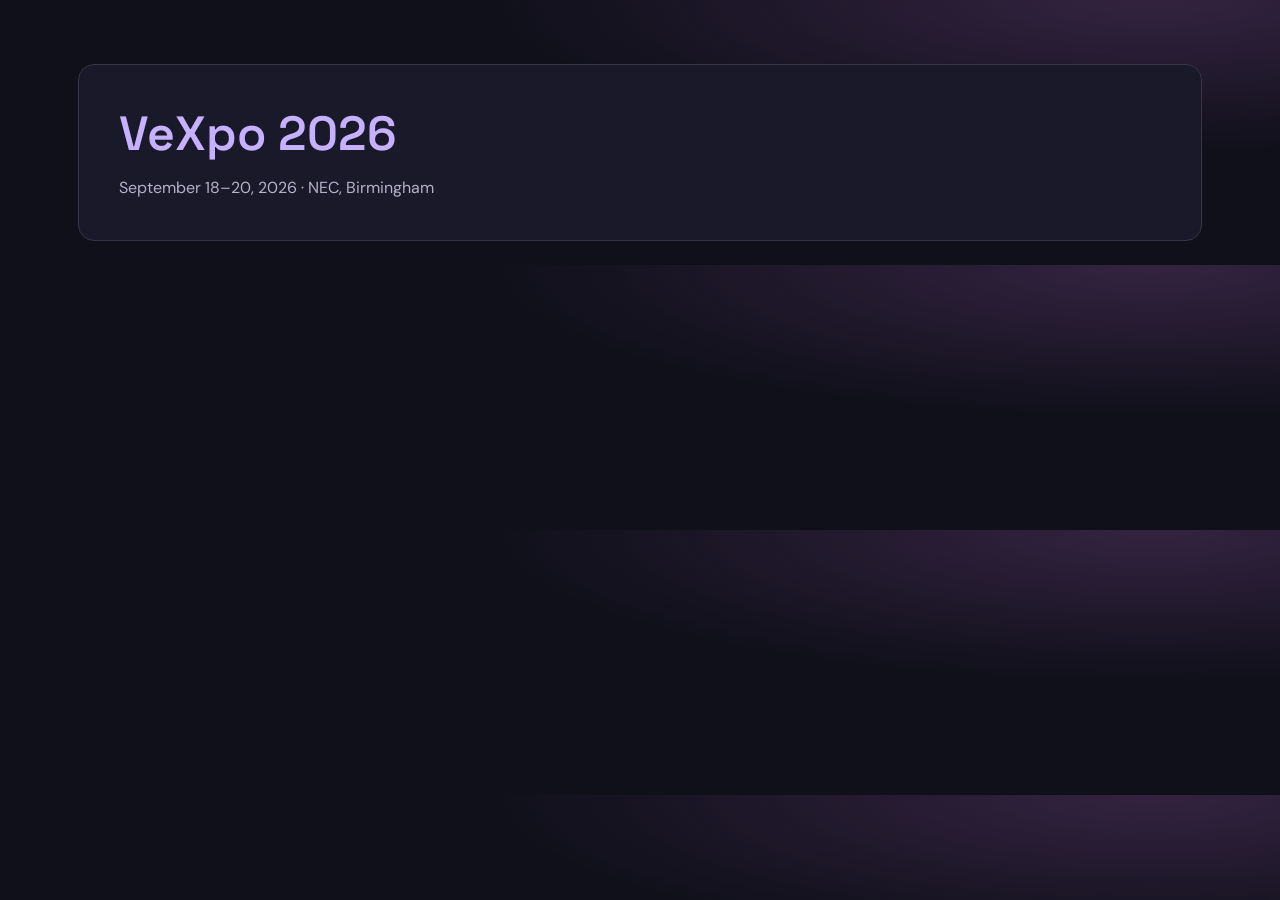
==== index.html @ 6d98691a "Initial commit: convention schedules with calendar downloads" ====
<!doctype html>
<html lang="en">
<head>
  <meta charset="utf-8">
  <meta name="viewport" content="width=device-width, initial-scale=1">
  <title>Convention schedules</title>
  <link rel="stylesheet" href="assets/styles.css">
</head>
<body>
  <main>
    <nav class="convention-list" aria-label="Conventions">
      <a class="convention-link" href="vexpo-2026/">
        <span class="convention-name">VeXpo 2026</span>
        <span class="convention-meta">September 18–20, 2026 · NEC, Birmingham</span>
      </a>
    </nav>
  </main>
</body>
</html>
---- assets/styles.css ----
@import url('https://fonts.googleapis.com/css2?family=DM+Sans:wght@400;500;600;700&family=Space+Grotesk:wght@400;500;600;700&display=swap');

:root{color-scheme:dark;--bg:#10101b;--surface:#1a192a;--text:#f4f0ff;--muted:#b6b0c9;--accent:#c5b1ff;--line:#373246;--orange:#ffc29b}
*{box-sizing:border-box}body{margin:0;background:radial-gradient(ellipse at 90% 0%,#342340 0,transparent 40%),var(--bg);color:var(--text);font-family:'DM Sans',sans-serif;line-height:1.6}main{max-width:1180px;margin:auto;padding:64px 28px 24px}a{color:var(--accent);text-underline-offset:4px}button,input,select{font:inherit}button,select{cursor:pointer}button,input,select{border:1px solid var(--line);color:var(--text);background:var(--surface);border-radius:10px}button{padding:10px 18px}button:hover{border-color:var(--accent)}:focus-visible{outline:3px solid var(--orange);outline-offset:4px}.eyebrow{color:var(--orange);font-size:.75rem;font-weight:700;letter-spacing:.18em}h1{font-family:'Space Grotesk',sans-serif;font-size:clamp(2.5rem,5.5vw,4.5rem);line-height:1.06;letter-spacing:-.055em;max-width:820px;margin:20px 0}h1 span{color:var(--accent)}.intro{color:var(--muted);font-size:1.1rem}.hero-links{display:flex;flex-wrap:wrap;gap:16px 24px;align-items:center;font-size:.85rem;margin:26px 0 44px}.timezone{border:1px solid #5a4350;background:#352731;color:var(--orange);padding:5px 12px;border-radius:30px}.controls{background:#191827;border:1px solid var(--line);border-radius:18px;padding:22px}.days{display:flex;gap:10px;flex-wrap:wrap}.days button{font-weight:600}.days span{font-size:.8rem;margin-left:6px}.days button[aria-pressed=true]{background:var(--accent);border-color:var(--accent);color:#211932}.filters{display:flex;gap:18px;align-items:end;margin-top:24px}.filters label{display:flex;flex-direction:column;gap:7px;font-size:.8rem;font-weight:600;color:var(--muted)}.search{flex:1}.filters input[type=search],select{padding:12px;width:100%;min-height:48px}.filters .checkbox{flex-direction:row;align-items:center;min-height:48px;white-space:nowrap}.checkbox input{accent-color:var(--accent);width:18px;height:18px}.results-bar{display:flex;justify-content:space-between;align-items:center;gap:15px;margin:24px 0;color:var(--muted);font-size:.85rem}.reset{background:transparent;border:0;color:var(--accent);padding:6px}.day-heading{display:flex;align-items:baseline;gap:14px;margin:30px 0 16px}.day-heading h2{font-family:'Space Grotesk',sans-serif;margin:0;font-size:1.6rem;letter-spacing:-.04em}.day-heading span{color:var(--muted);font-size:.85rem}.cards{display:grid;grid-template-columns:repeat(2,minmax(0,1fr));gap:16px}.card{background:linear-gradient(135deg,#201e31,#181725);border:1px solid var(--line);border-top:3px solid var(--stage-color);border-radius:14px;padding:22px;display:flex;flex-direction:column;min-width:0}.card[data-stage='MONARCH STAGE']{--stage-color:#c5b1ff}.card[data-stage='JUBILEE STAGE']{--stage-color:#ffc29b}.card[data-stage='PANEL ROOM 1']{--stage-color:#94d9c7}.card[data-stage='PANEL ROOM 2']{--stage-color:#f3a8d0}.card-top{display:flex;justify-content:space-between;gap:12px;flex-wrap:wrap;font-size:.78rem}.stage{color:var(--stage-color);font-weight:700;letter-spacing:.05em}.time{color:var(--text);font-variant-numeric:tabular-nums;font-weight:600}.card h3{font-family:'Space Grotesk',sans-serif;font-size:1.2rem;line-height:1.35;margin:16px 0}.people{display:flex;flex-wrap:wrap;gap:6px;margin-bottom:14px}.person{background:#2b273d;border:1px solid #403750;border-radius:6px;padding:3px 8px;font-size:.78rem}.badge{align-self:flex-start;border-radius:5px;color:var(--orange);background:#382932;padding:2px 8px;font-size:.72rem;margin-bottom:10px}.muted{color:var(--muted);font-size:.85rem;margin:0 0 14px}details{margin-top:auto;border-top:1px solid var(--line);padding-top:12px;font-size:.83rem;color:var(--muted)}summary{cursor:pointer;color:var(--accent)}details p{margin:10px 0;overflow-wrap:anywhere}.source-links{display:flex;flex-wrap:wrap;gap:16px}.empty{padding:48px;text-align:center;background:var(--surface);border:1px dashed var(--line);border-radius:16px}.empty h2{margin:0 0 8px}.empty p{color:var(--muted)}footer{margin-top:52px;border-top:1px solid var(--line);padding-top:22px;color:var(--muted);font-size:.78rem;max-width:850px}
@media(max-width:760px){main{padding:32px 18px 24px}.cards{grid-template-columns:1fr}.filters{flex-wrap:wrap}.filters .search{flex-basis:100%}.filters label:not(.search){flex:1}.filters .checkbox{white-space:normal}.controls{padding:16px}.days{gap:8px}.days button{padding:9px 11px;flex:1;white-space:nowrap}.days span{display:block;margin:0}.hero-links{margin-bottom:28px}.card{padding:18px}}
.filters{flex-wrap:wrap}.filters .search{min-width:220px}.results-bar{flex-wrap:wrap}.result-actions{display:flex;flex-wrap:wrap;gap:10px;align-items:center}.session-calendar{margin-top:16px;align-self:flex-start;font-size:.8rem;color:var(--accent)}button:disabled{opacity:.5;cursor:not-allowed}
.convention-list{display:grid;gap:20px}.convention-link{display:flex;flex-direction:column;gap:12px;padding:clamp(24px,4vw,40px);border:1px solid var(--line);border-radius:16px;background:var(--surface);text-decoration:none}.convention-link:hover{border-color:var(--accent)}.convention-name{font-family:'Space Grotesk',sans-serif;font-size:clamp(2rem,5vw,3rem);font-weight:600;line-height:1.2}.convention-meta{color:var(--muted);font-size:1rem}.day-heading{flex-wrap:wrap}
@media(prefers-reduced-motion:no-preference){button{transition:background .15s,border-color .15s}}
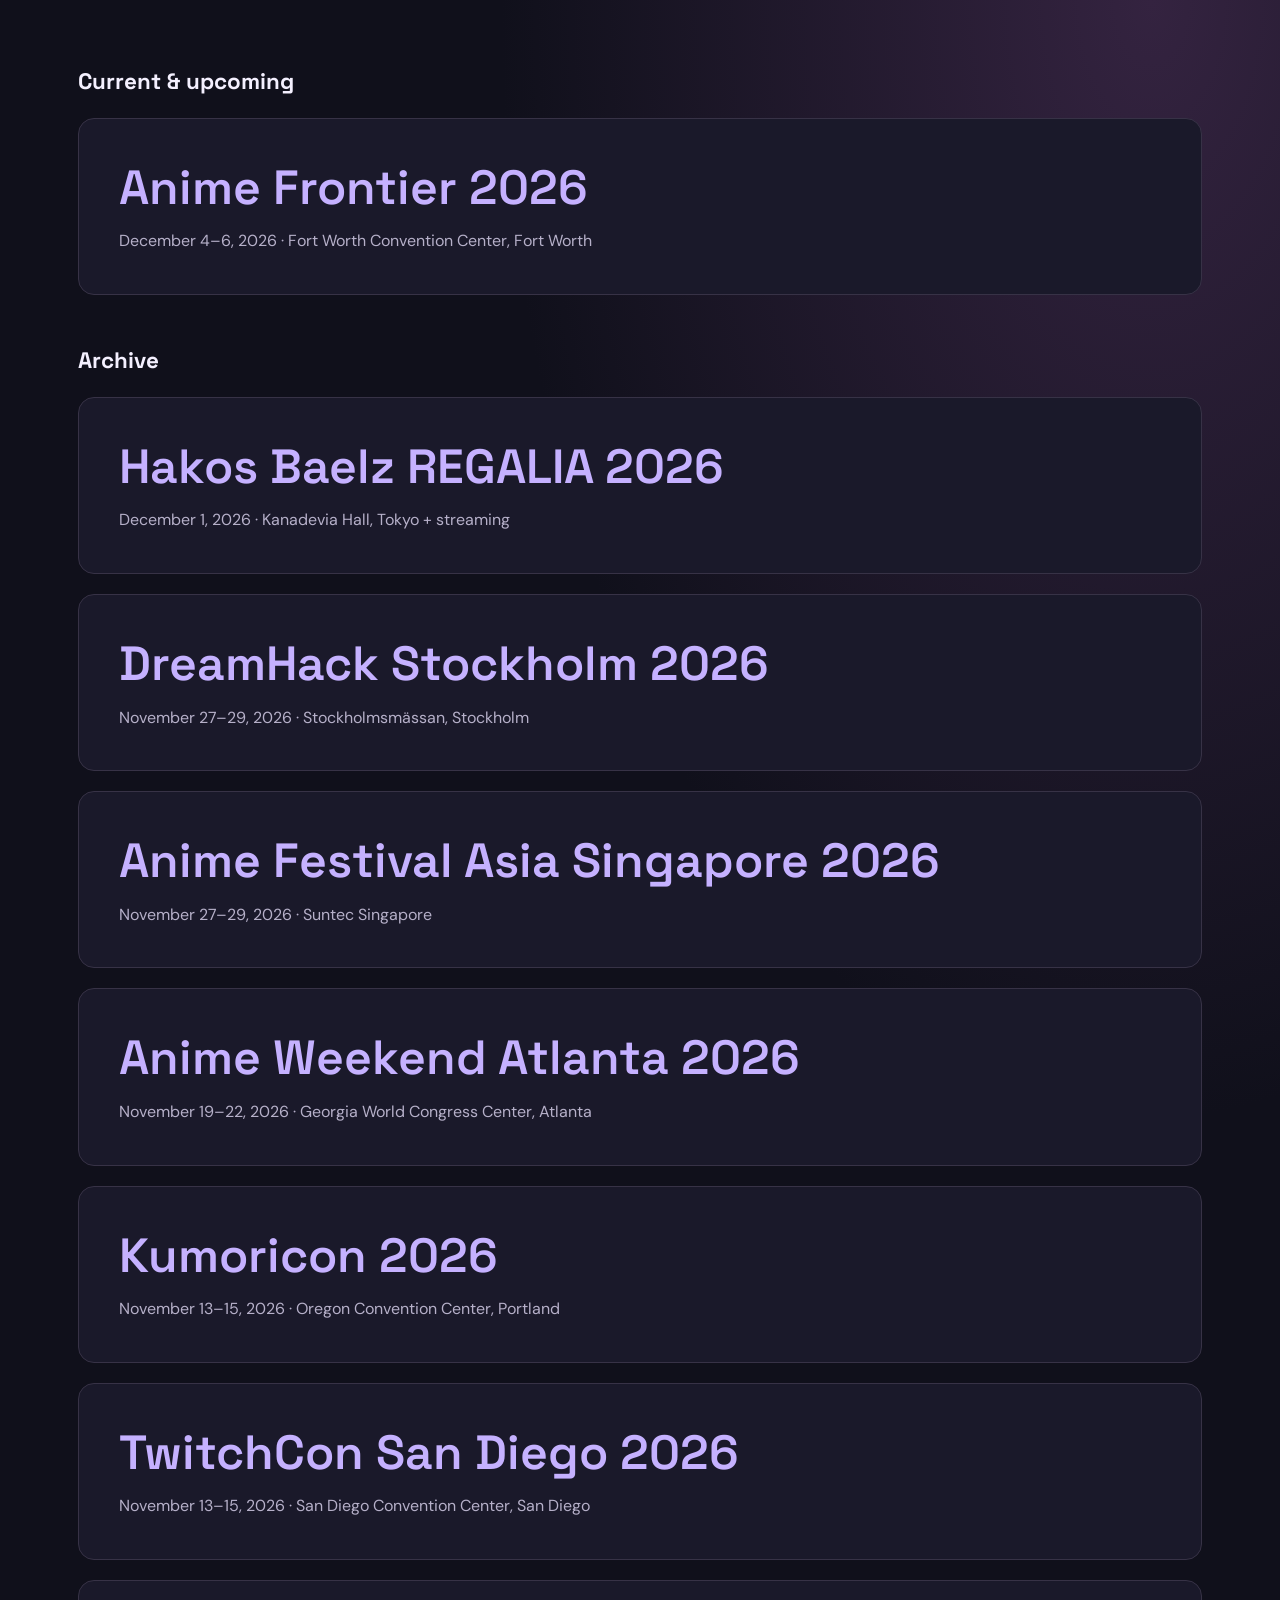
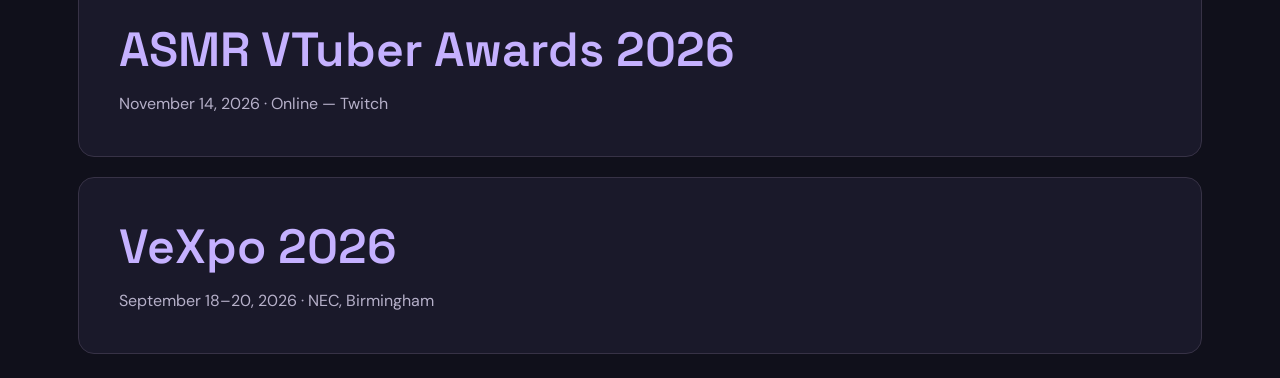
==== commit b6c9d0ef: "Add verified late-2026 VTuber schedules and automatic archive" ====
--- a/index.html
+++ b/index.html
@@ -5,15 +5,59 @@
   <meta name="viewport" content="width=device-width, initial-scale=1">
   <title>Convention schedules</title>
   <link rel="stylesheet" href="assets/styles.css">
+  <script src="assets/directory.js" defer></script>
 </head>
 <body>
   <main>
-    <nav class="convention-list" aria-label="Conventions">
-      <a class="convention-link" href="vexpo-2026/">
+    <section class="directory-section" id="current-conventions" aria-labelledby="current-heading">
+      <h2 id="current-heading">Conventions</h2>
+      <p id="no-upcoming" class="muted" hidden>No upcoming conventions listed.</p>
+      <nav class="convention-list" id="current-list" aria-label="Current and upcoming conventions">
+      <a class="convention-link" href="conventions/vexpo-2026/" data-end-date="2026-09-20" data-timezone="Europe/London">
         <span class="convention-name">VeXpo 2026</span>
         <span class="convention-meta">September 18–20, 2026 · NEC, Birmingham</span>
       </a>
-    </nav>
+      <a class="convention-link" href="conventions/kumoricon-2026/" data-end-date="2026-11-15" data-timezone="America/Los_Angeles">
+        <span class="convention-name">Kumoricon 2026</span>
+        <span class="convention-meta">November 13–15, 2026 · Oregon Convention Center, Portland</span>
+      </a>
+      <a class="convention-link" href="conventions/twitchcon-san-diego-2026/" data-end-date="2026-11-15" data-timezone="America/Los_Angeles">
+        <span class="convention-name">TwitchCon San Diego 2026</span>
+        <span class="convention-meta">November 13–15, 2026 · San Diego Convention Center, San Diego</span>
+      </a>
+      <a class="convention-link" href="conventions/asmr-vtuber-awards-2026/" data-end-date="2026-11-14" data-timezone="Etc/UTC">
+        <span class="convention-name">ASMR VTuber Awards 2026</span>
+        <span class="convention-meta">November 14, 2026 · Online — Twitch</span>
+      </a>
+      <a class="convention-link" href="conventions/anime-weekend-atlanta-2026/" data-end-date="2026-11-22" data-timezone="America/New_York">
+        <span class="convention-name">Anime Weekend Atlanta 2026</span>
+        <span class="convention-meta">November 19–22, 2026 · Georgia World Congress Center, Atlanta</span>
+      </a>
+      <a class="convention-link" href="conventions/dreamhack-stockholm-2026/" data-end-date="2026-11-29" data-timezone="Europe/Stockholm">
+        <span class="convention-name">DreamHack Stockholm 2026</span>
+        <span class="convention-meta">November 27–29, 2026 · Stockholmsmässan, Stockholm</span>
+      </a>
+      <a class="convention-link" href="conventions/anime-festival-asia-singapore-2026/" data-end-date="2026-11-29" data-timezone="Asia/Singapore">
+        <span class="convention-name">Anime Festival Asia Singapore 2026</span>
+        <span class="convention-meta">November 27–29, 2026 · Suntec Singapore</span>
+      </a>
+      <a class="convention-link" href="conventions/hakos-baelz-regalia-2026/" data-end-date="2026-12-01" data-timezone="Asia/Tokyo">
+        <span class="convention-name">Hakos Baelz REGALIA 2026</span>
+        <span class="convention-meta">December 1, 2026 · Kanadevia Hall, Tokyo + streaming</span>
+      </a>
+      <a class="convention-link" href="conventions/anime-frontier-2026/" data-end-date="2026-12-06" data-timezone="America/Chicago">
+        <span class="convention-name">Anime Frontier 2026</span>
+        <span class="convention-meta">December 4–6, 2026 · Fort Worth Convention Center, Fort Worth</span>
+      </a>
+
+
+
+      </nav>
+    </section>
+    <section class="directory-section" id="archived-conventions" aria-labelledby="archive-heading" hidden>
+      <h2 id="archive-heading">Archive</h2>
+      <nav class="convention-list" id="archive-list" aria-label="Archived conventions"></nav>
+    </section>
   </main>
 </body>
 </html>
--- a/assets/styles.css
+++ b/assets/styles.css
@@ -5,4 +5,54 @@
 @media(max-width:760px){main{padding:32px 18px 24px}.cards{grid-template-columns:1fr}.filters{flex-wrap:wrap}.filters .search{flex-basis:100%}.filters label:not(.search){flex:1}.filters .checkbox{white-space:normal}.controls{padding:16px}.days{gap:8px}.days button{padding:9px 11px;flex:1;white-space:nowrap}.days span{display:block;margin:0}.hero-links{margin-bottom:28px}.card{padding:18px}}
 .filters{flex-wrap:wrap}.filters .search{min-width:220px}.results-bar{flex-wrap:wrap}.result-actions{display:flex;flex-wrap:wrap;gap:10px;align-items:center}.session-calendar{margin-top:16px;align-self:flex-start;font-size:.8rem;color:var(--accent)}button:disabled{opacity:.5;cursor:not-allowed}
 .convention-list{display:grid;gap:20px}.convention-link{display:flex;flex-direction:column;gap:12px;padding:clamp(24px,4vw,40px);border:1px solid var(--line);border-radius:16px;background:var(--surface);text-decoration:none}.convention-link:hover{border-color:var(--accent)}.convention-name{font-family:'Space Grotesk',sans-serif;font-size:clamp(2rem,5vw,3rem);font-weight:600;line-height:1.2}.convention-meta{color:var(--muted);font-size:1rem}.day-heading{flex-wrap:wrap}
+.directory-section+ .directory-section{margin-top:48px}.directory-section h2{font-family:'Space Grotesk',sans-serif;font-size:1.4rem;margin:0 0 18px}.directory-section[hidden]{display:none}
 @media(prefers-reduced-motion:no-preference){button{transition:background .15s,border-color .15s}}
+
+.card{--stage-color:var(--accent)}.card[data-stage^="M&G Booth"]{--stage-color:#94d9c7}.session-tags{display:flex;flex-wrap:wrap;gap:8px;margin-top:12px}.session-tags .badge{margin-bottom:0}.event-status{color:var(--accent);background:#2b273d}
+
+.filter-pair{display:grid;grid-template-columns:repeat(2,minmax(0,1fr));gap:18px;align-items:end;flex:0 1 440px;max-width:100%;min-width:0}.filter-pair label,.filter-pair select{min-width:0}@media(max-width:760px){.filter-pair{flex-basis:100%;gap:12px}}
+
+.social-link{display:inline-flex;align-items:center;gap:8px;color:var(--text);text-decoration:none;overflow-wrap:anywhere}.social-link:hover{border-color:var(--accent);background:#373047}.social-label{color:var(--accent);font-size:.7rem;white-space:nowrap}
+
+.person-group{display:inline-flex;align-items:center;flex-wrap:wrap;gap:5px;max-width:100%}.primary-social{font-size:.7rem;padding:5px;color:var(--muted);text-decoration:none}.primary-social:hover{text-decoration:underline}.primary-social:focus-visible{outline:2px solid currentColor;outline-offset:2px;border-radius:3px}
+
+.opening-hours{margin:0 0 28px}.opening-hours h2{font-family:'Space Grotesk',sans-serif;font-size:1.15rem;margin:0 0 12px}.opening-days{display:grid;grid-template-columns:repeat(3,minmax(0,1fr));gap:14px}.opening-days section{background:var(--surface);border:1px solid var(--line);border-radius:12px;padding:16px}.opening-days h3{font-size:.95rem;margin:0 0 12px}.opening-days time{display:block;color:var(--muted);font-size:.78rem;font-weight:400}.opening-days dl{margin:0;font-size:.8rem}.opening-days dl div{display:flex;justify-content:space-between;gap:12px;margin-top:7px}.opening-days dt{color:var(--muted)}.opening-days dd{margin:0;white-space:nowrap;font-variant-numeric:tabular-nums}@media(max-width:900px){.opening-days{grid-template-columns:1fr}}
+
+.opening-hours-toggle{display:none}
+@media(max-width:760px){
+  .opening-hours-title{display:none}
+  .opening-hours-toggle{display:flex;align-items:center;justify-content:space-between;gap:16px;width:100%;min-height:44px;padding:10px 14px;font:inherit;text-align:left}
+  .opening-hours-chevron{width:8px;height:8px;flex-shrink:0;border:solid var(--accent);border-width:0 2px 2px 0;transform:rotate(45deg)}
+  .opening-hours-toggle[aria-expanded=true] .opening-hours-chevron{transform:rotate(-135deg)}
+  .opening-days[data-collapsed=true]{display:none}
+}
+
+.filters .group-filter, .filters .talent-filter { flex: 1 1 220px; min-width: 0; }
+.group-filter select, .talent-filter select { width: 100%; }
+
+.type-filter{min-width:0;font-size:.8rem;font-weight:600;color:var(--muted)}
+.type-filter>span{display:block;margin-bottom:7px}
+.type-menu{position:relative;margin:0;padding:0;border:0}
+.type-menu>summary{padding:12px;min-height:48px;border:1px solid var(--line);border-radius:10px;background:var(--surface);color:var(--text)}
+.type-menu fieldset{position:absolute;z-index:10;top:100%;left:0;min-width:100%;width:max-content;max-width:calc(100vw - 68px);margin:5px 0 0;padding:8px;border:1px solid var(--line);border-radius:10px;background:var(--surface);box-shadow:0 8px 24px #0008}
+.filters .type-menu label{display:flex;flex-direction:row;align-items:center;gap:10px;padding:7px;min-height:40px;cursor:pointer;color:var(--text);white-space:normal}
+.type-menu input{width:18px;height:18px;accent-color:var(--accent);flex-shrink:0}
+.visually-hidden{position:absolute;width:1px;height:1px;padding:0;margin:-1px;overflow:hidden;clip:rect(0,0,0,0);white-space:nowrap;border:0}
+
+/* Optional floor-plan proof of concept. */
+.floor-dialog{width:min(1500px,96vw);max-width:96vw;height:92dvh;max-height:92dvh;padding:18px;border:1px solid var(--line);border-radius:16px;background:var(--bg,#17151e);color:var(--text)}
+.floor-dialog::backdrop{background:#000b}.floor-header{display:flex;align-items:center;justify-content:space-between;margin-bottom:12px}.floor-header h2{margin:0}.floor-layout{display:grid;grid-template-columns:minmax(0,2fr) minmax(280px,1fr);gap:18px;height:calc(100% - 56px)}.floor-pane{min-width:0;display:flex;flex-direction:column}.floor-tools{display:flex;align-items:center;gap:7px;flex-wrap:wrap;margin-bottom:10px}.floor-tools select{flex:1;min-width:140px;max-width:100%}.floor-tools button{min-width:44px;min-height:44px}.floor-zoom{font-size:.8rem;min-width:44px}.floor-viewport{position:relative;overflow:hidden;flex:1;min-height:240px;background:#e9e1df;border-radius:10px;touch-action:none;cursor:grab}.floor-viewport:active{cursor:grabbing}.floor-canvas{position:absolute;left:0;top:0;transform-origin:0 0;user-select:none}.floor-canvas>img{display:block;width:100%;height:100%;pointer-events:none}.floor-hotspot{position:absolute;min-width:0;padding:0;border:2px solid #5930a9;border-radius:4px;background:#7651ba22;cursor:pointer}.floor-hotspot:hover,.floor-hotspot:focus-visible{background:#8255d355;outline:2px solid #27113c;outline-offset:2px}.floor-hotspot[aria-pressed=true]{background:#f2b62a66;border-color:#8f4800;outline:2px solid #ffb900}.floor-sessions{overflow:auto;min-width:0;padding-right:6px}.floor-sessions h3{margin-top:0}.floor-sessions select{width:100%}.floor-event-list .card{margin:12px 0}.floor-event-list h4{margin:20px 0 8px}.floor-hint{font-size:.75rem;margin:10px 0 0}.session-map{align-self:flex-start;margin-top:12px;font-size:.8rem}.floor-dialog button:focus-visible,.floor-dialog select:focus-visible,.floor-viewport:focus-visible{outline:3px solid var(--accent);outline-offset:2px}
+@media(max-width:760px){.floor-dialog{padding:12px;width:98vw;max-width:98vw;height:96dvh;max-height:96dvh}.floor-layout{display:flex;flex-direction:column;overflow:auto;height:calc(100% - 52px)}.floor-pane{flex-shrink:0}.floor-viewport{height:46dvh;flex:none}.floor-sessions{overflow:visible}.floor-tools select{flex-basis:100%}.floor-event-list .card{padding:14px}}
+
+.session-actions{display:flex;flex-wrap:wrap;align-items:center;gap:10px;margin-top:16px}.session-actions .session-map,.session-actions .session-calendar{margin:0;align-self:auto}
+
+.floor-event-list .card{content-visibility:auto;contain-intrinsic-size:auto 320px}.floor-location-selected .session-map{display:none}
+
+.floor-hotspot.floor-polygon{border:0;border-radius:0;color:#5930a9}.floor-polygon svg{position:absolute;inset:0;width:100%;height:100%;pointer-events:none;overflow:visible}.floor-polygon polygon{fill:none;stroke:currentColor;stroke-width:4px}.floor-polygon[aria-pressed=true]{color:#ffb900}.floor-polygon:focus-visible{color:#27113c}
+
+/* Keep hotspot strokes thin in screen pixels as the map zooms. */
+.floor-hotspot{border:0;box-shadow:inset 0 0 0 calc(1px / var(--map-zoom,1)) #5930a9}
+.floor-hotspot:hover{outline:0;box-shadow:inset 0 0 0 calc(1.5px / var(--map-zoom,1)) #27113c}
+.floor-hotspot[aria-pressed=true]{outline:0;box-shadow:inset 0 0 0 calc(1.5px / var(--map-zoom,1)) #ffb900}
+.floor-dialog .floor-hotspot:focus-visible{outline:0;box-shadow:inset 0 0 0 calc(2px / var(--map-zoom,1)) var(--accent)}
+.floor-hotspot.floor-polygon{box-shadow:none}.floor-polygon polygon{stroke-width:calc(2px / var(--map-zoom,1))}
